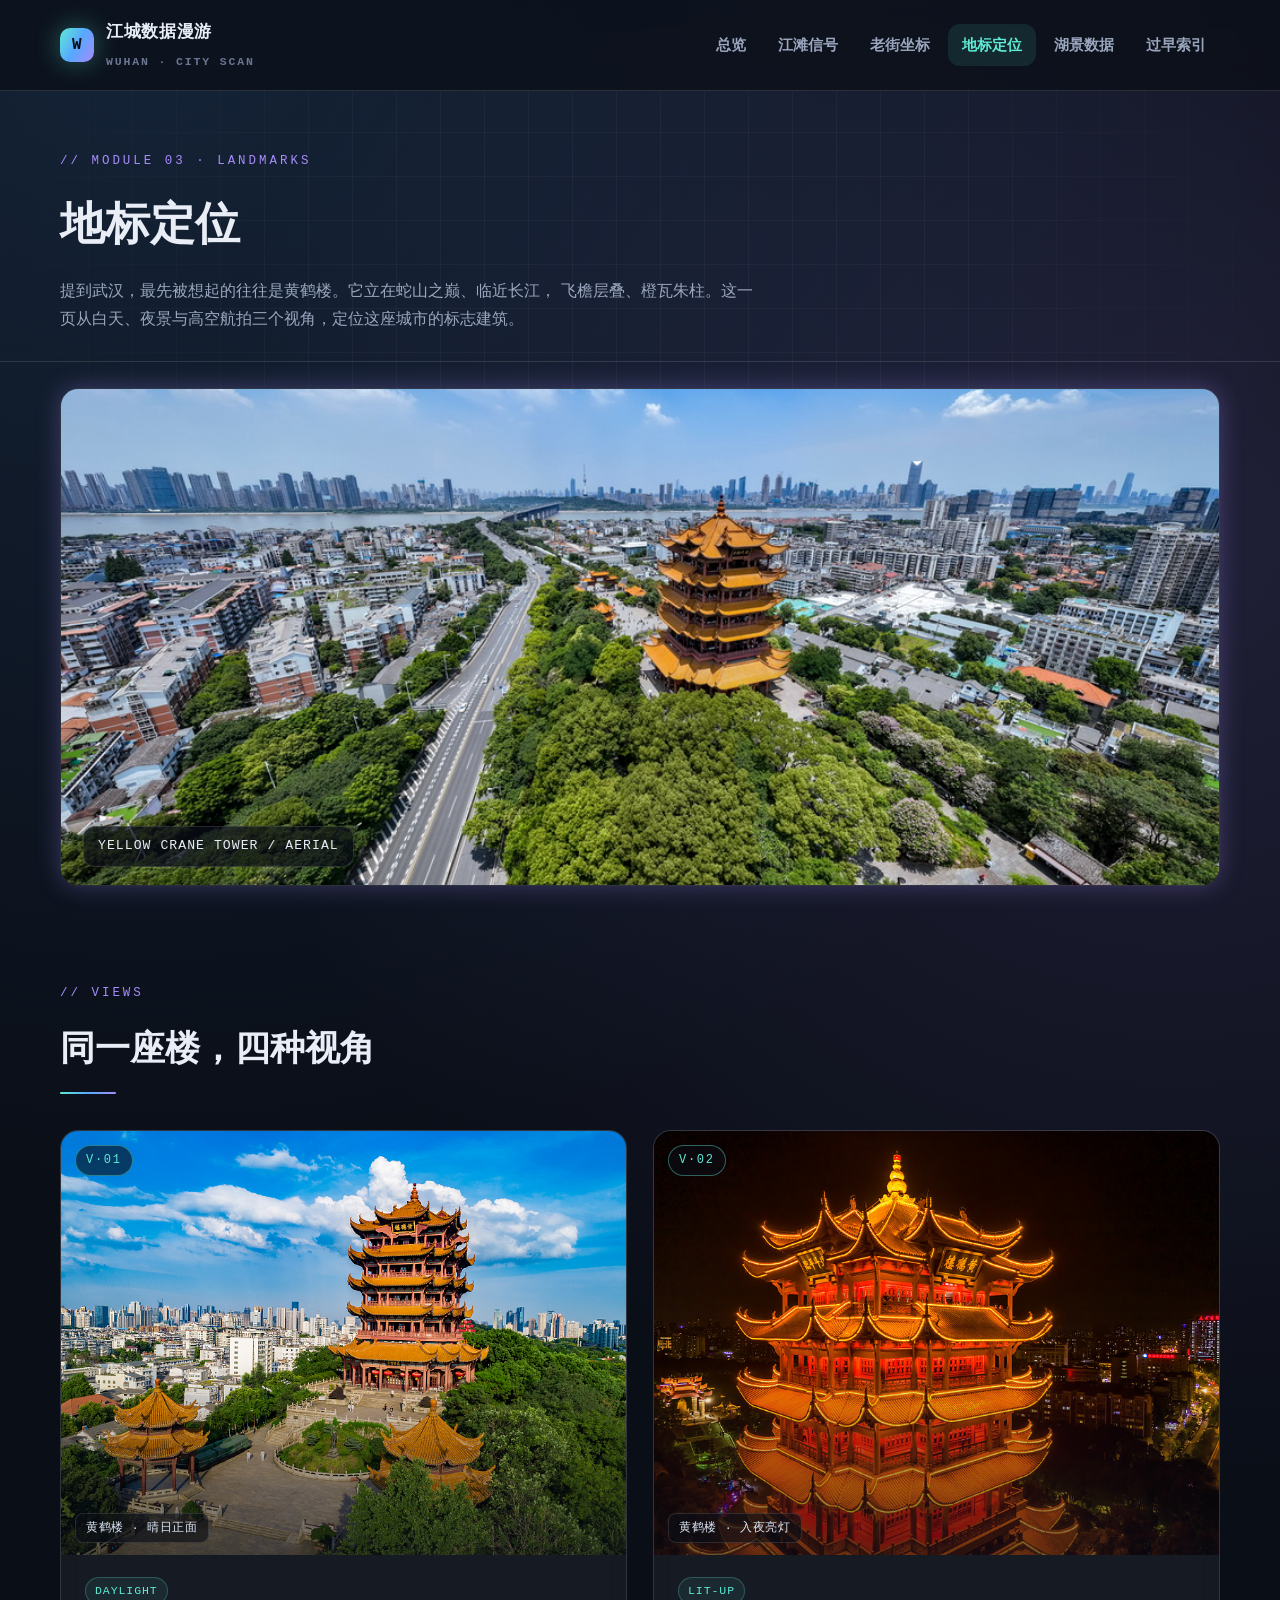
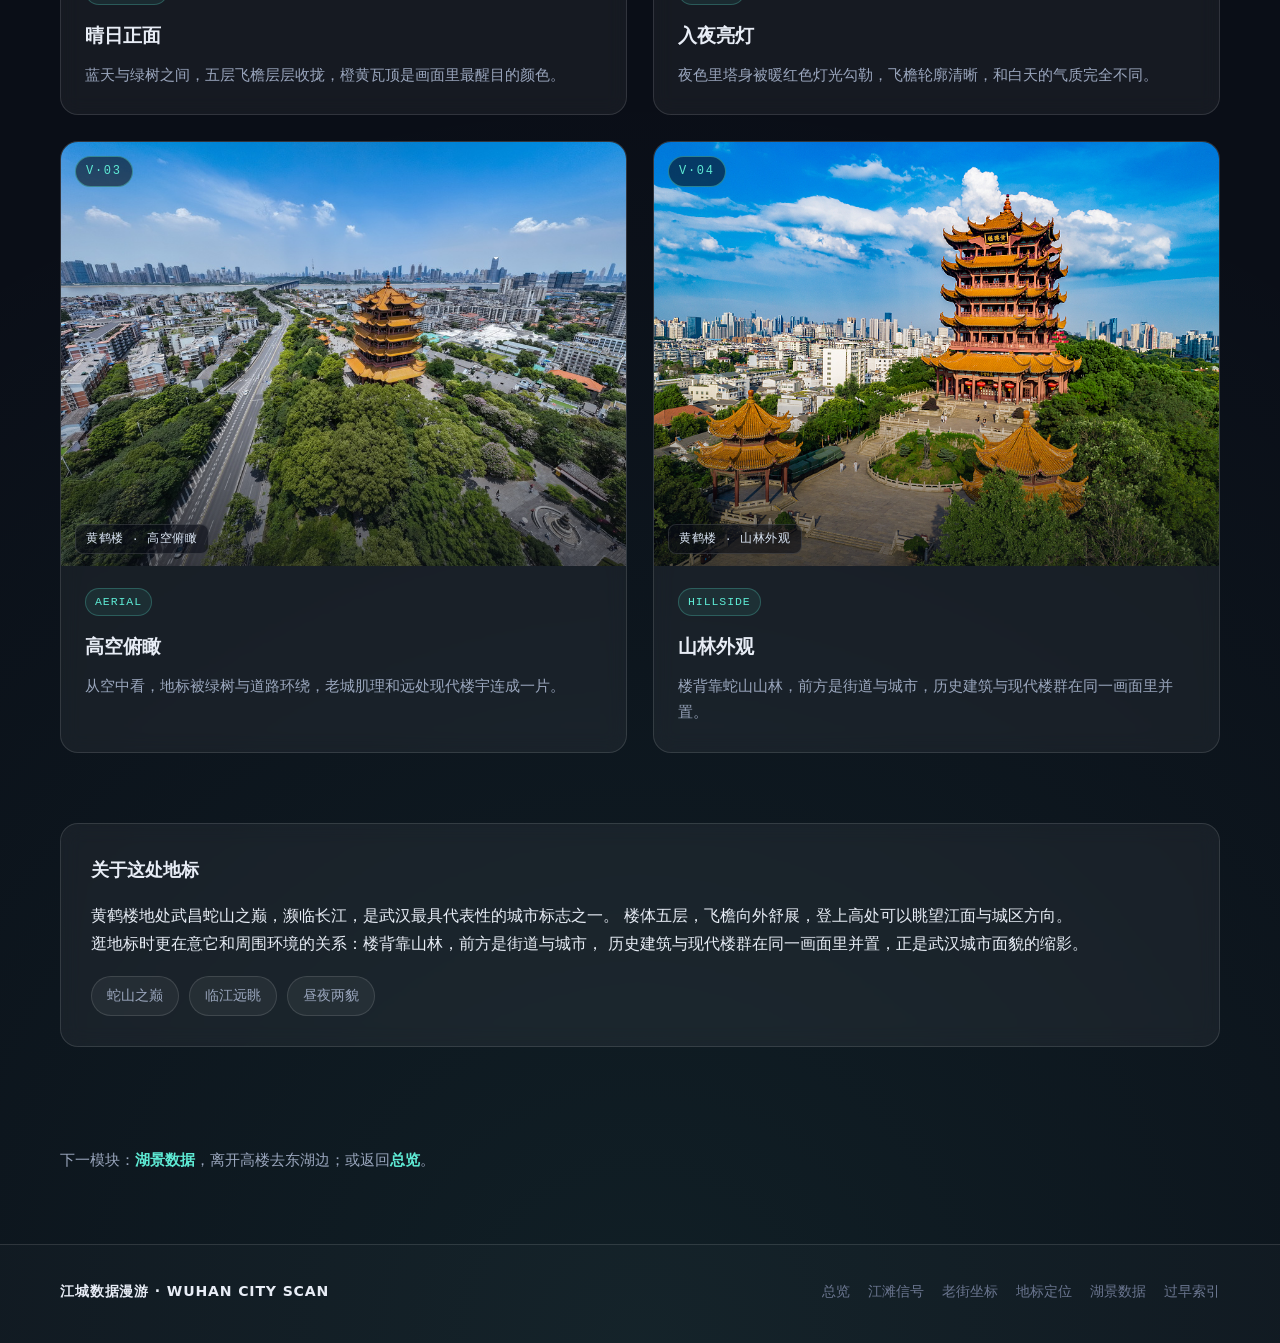
==== landmarks.html @ 3105f60a "首次上传武汉城市影像站" ====
<!DOCTYPE html>
<html lang="zh-CN">
<head>
  <meta charset="UTF-8">
  <meta name="viewport" content="width=device-width, initial-scale=1">
  <title>地标定位 · 江城数据漫游</title>
  <meta name="description" content="武汉黄鹤楼等地标建筑的白天、夜景与航拍视角模块">
  <link rel="icon" type="image/svg+xml" href="assets/favicon.svg">
  <link rel="stylesheet" href="css/style.css">
</head>
<body>

  <header class="site-header">
    <div class="container nav-bar">
      <a class="brand" href="index.html">
        <span class="brand-mark">W</span>
        <span><span class="brand-name">江城数据漫游</span><br><span class="brand-sub">WUHAN · CITY SCAN</span></span>
      </a>
      <nav>
        <ul class="nav-links">
          <li><a href="index.html">总览</a></li>
          <li><a href="riverside.html">江滩信号</a></li>
          <li><a href="streets.html">老街坐标</a></li>
          <li><a href="landmarks.html" class="active">地标定位</a></li>
          <li><a href="lakeside.html">湖景数据</a></li>
          <li><a href="food.html">过早索引</a></li>
        </ul>
      </nav>
    </div>
  </header>

  <section class="page-head">
    <div class="container">
      <div class="eyebrow">// MODULE 03 · LANDMARKS</div>
      <h1>地标定位</h1>
      <p>
        提到武汉，最先被想起的往往是黄鹤楼。它立在蛇山之巅、临近长江，
        飞檐层叠、橙瓦朱柱。这一页从白天、夜景与高空航拍三个视角，定位这座城市的标志建筑。
      </p>
    </div>
  </section>

  <div class="container">
    <div class="banner-photo reveal">
      <img src="assets/yellowcrane-aerial.jpg" alt="航拍视角下的黄鹤楼与城市道路">
      <span class="banner-note">YELLOW CRANE TOWER / AERIAL</span>
    </div>
  </div>

  <section class="section">
    <div class="container">
      <div class="section-head reveal">
        <div class="eyebrow">// VIEWS</div>
        <h2>同一座楼，四种视角</h2>
      </div>
      <div class="grid-four">
        <article class="glass-card reveal" style="--d:0.05s">
          <div class="frame">
            <span class="frame-index">V·01</span>
            <img src="assets/yellowcrane-day.jpg" alt="晴日蓝天下的黄鹤楼">
            <span class="frame-cap">黄鹤楼 · 晴日正面</span>
          </div>
          <div class="body">
            <div class="body-meta"><span class="chip">DAYLIGHT</span></div>
            <h3>晴日正面</h3>
            <p>蓝天与绿树之间，五层飞檐层层收拢，橙黄瓦顶是画面里最醒目的颜色。</p>
          </div>
        </article>
        <article class="glass-card reveal" style="--d:0.12s">
          <div class="frame">
            <span class="frame-index">V·02</span>
            <img src="assets/yellowcrane-night.jpg" alt="夜景灯光中的黄鹤楼">
            <span class="frame-cap">黄鹤楼 · 入夜亮灯</span>
          </div>
          <div class="body">
            <div class="body-meta"><span class="chip">LIT-UP</span></div>
            <h3>入夜亮灯</h3>
            <p>夜色里塔身被暖红色灯光勾勒，飞檐轮廓清晰，和白天的气质完全不同。</p>
          </div>
        </article>
        <article class="glass-card reveal" style="--d:0.19s">
          <div class="frame">
            <span class="frame-index">V·03</span>
            <img src="assets/yellowcrane-aerial.jpg" alt="黄鹤楼与周边城区航拍">
            <span class="frame-cap">黄鹤楼 · 高空俯瞰</span>
          </div>
          <div class="body">
            <div class="body-meta"><span class="chip">AERIAL</span></div>
            <h3>高空俯瞰</h3>
            <p>从空中看，地标被绿树与道路环绕，老城肌理和远处现代楼宇连成一片。</p>
          </div>
        </article>
        <article class="glass-card reveal" style="--d:0.26s">
          <div class="frame">
            <span class="frame-index">V·04</span>
            <img src="assets/yellowcrane-day.jpg" alt="黄鹤楼晴天外观与山林环境">
            <span class="frame-cap">黄鹤楼 · 山林外观</span>
          </div>
          <div class="body">
            <div class="body-meta"><span class="chip">HILLSIDE</span></div>
            <h3>山林外观</h3>
            <p>楼背靠蛇山山林，前方是街道与城市，历史建筑与现代楼群在同一画面里并置。</p>
          </div>
        </article>
      </div>
    </div>
  </section>

  <section class="section" style="padding-top:0;">
    <div class="container info-panel reveal">
      <h3>关于这处地标</h3>
      <p>黄鹤楼地处武昌蛇山之巅，濒临长江，是武汉最具代表性的城市标志之一。
        楼体五层，飞檐向外舒展，登上高处可以眺望江面与城区方向。</p>
      <p>逛地标时更在意它和周围环境的关系：楼背靠山林，前方是街道与城市，
        历史建筑与现代楼群在同一画面里并置，正是武汉城市面貌的缩影。</p>
      <div class="tag-row">
        <span class="tag-pill">蛇山之巅</span>
        <span class="tag-pill">临江远眺</span>
        <span class="tag-pill">昼夜两貌</span>
      </div>
    </div>
  </section>

  <div class="container next-link">
    下一模块：<a href="lakeside.html">湖景数据</a>，离开高楼去东湖边；或返回<a href="index.html">总览</a>。
  </div>

  <footer class="site-footer">
    <div class="container footer-inner">
      <span class="footer-brand">江城数据漫游 · WUHAN CITY SCAN</span>
      <nav class="footer-links">
        <a href="index.html">总览</a>
        <a href="riverside.html">江滩信号</a>
        <a href="streets.html">老街坐标</a>
        <a href="landmarks.html">地标定位</a>
        <a href="lakeside.html">湖景数据</a>
        <a href="food.html">过早索引</a>
      </nav>
    </div>
  </footer>


  <script>
    (function () {
      var els = document.querySelectorAll(".reveal");
      if (!("IntersectionObserver" in window)) {
        els.forEach(function (el) { el.classList.add("in-view"); });
        return;
      }
      var io = new IntersectionObserver(function (entries) {
        entries.forEach(function (entry) {
          if (entry.isIntersecting) {
            var delay = entry.target.style.getPropertyValue("--d") || "0s";
            entry.target.style.transitionDelay = delay;
            entry.target.classList.add("in-view");
            io.unobserve(entry.target);
          }
        });
      }, { threshold: 0.12, rootMargin: "0px 0px -40px 0px" });
      els.forEach(function (el) { io.observe(el); });
    })();
  </script>

</body>
</html>
---- css/style.css ----
/* ============================================================
   江城数据漫游 · 武汉城市影像站
   风格：深色科技 / 玻璃拟态 / 霓虹青紫辉光 / 网格背景
   所有页面通过相对路径引用本文件
   ============================================================ */

:root {
  --bg: #0a0e17;
  --bg-2: #101624;
  --panel: rgba(255, 255, 255, 0.05);
  --panel-strong: rgba(255, 255, 255, 0.09);
  --line: rgba(255, 255, 255, 0.12);
  --line-bright: rgba(94, 234, 212, 0.4);

  --text: #e8edf6;
  --text-soft: #9aa6bd;
  --text-dim: #6b7690;

  --cyan: #5eead4;
  --blue: #57a8ff;
  --violet: #a78bfa;
  --magenta: #f472b6;

  --grad-main: linear-gradient(120deg, #5eead4, #57a8ff 50%, #a78bfa);
  --glow-cyan: 0 0 24px rgba(94, 234, 212, 0.35);
  --glow-violet: 0 0 24px rgba(167, 139, 250, 0.3);

  --radius: 18px;
  --radius-sm: 12px;

  --sans: "PingFang SC", "Microsoft YaHei", "Hiragino Sans GB", system-ui,
    -apple-system, "Segoe UI", sans-serif;
  --mono: "SFMono-Regular", "JetBrains Mono", Consolas, "Courier New", monospace;
}

* {
  box-sizing: border-box;
  margin: 0;
  padding: 0;
}

html {
  scroll-behavior: smooth;
}

body {
  font-family: var(--sans);
  color: var(--text);
  background-color: var(--bg);
  background-image:
    radial-gradient(circle at 12% 0%, rgba(87, 168, 255, 0.14), transparent 38%),
    radial-gradient(circle at 92% 18%, rgba(167, 139, 250, 0.14), transparent 36%),
    radial-gradient(circle at 50% 100%, rgba(94, 234, 212, 0.08), transparent 42%);
  min-height: 100vh;
  line-height: 1.75;
}

/* 网格背景层 */
body::before {
  content: "";
  position: fixed;
  inset: 0;
  z-index: -1;
  background-image:
    linear-gradient(rgba(255, 255, 255, 0.035) 1px, transparent 1px),
    linear-gradient(90deg, rgba(255, 255, 255, 0.035) 1px, transparent 1px);
  background-size: 44px 44px;
  mask-image: radial-gradient(circle at 50% 30%, #000 30%, transparent 80%);
}

img {
  max-width: 100%;
  display: block;
}

a {
  color: inherit;
  text-decoration: none;
}

.container {
  width: min(1160px, 92%);
  margin: 0 auto;
}

/* ---------- 顶部导航 ---------- */

.site-header {
  position: sticky;
  top: 0;
  z-index: 50;
  background: rgba(10, 14, 23, 0.72);
  backdrop-filter: blur(14px);
  border-bottom: 1px solid var(--line);
}

.nav-bar {
  display: flex;
  align-items: center;
  justify-content: space-between;
  gap: 16px;
  padding: 16px 0;
  flex-wrap: wrap;
}

.brand {
  display: flex;
  align-items: center;
  gap: 12px;
  font-weight: 800;
  letter-spacing: 0.04em;
}

.brand-mark {
  width: 34px;
  height: 34px;
  border-radius: 10px;
  background: var(--grad-main);
  display: grid;
  place-items: center;
  color: #0a0e17;
  font-family: var(--mono);
  font-weight: 800;
  box-shadow: var(--glow-cyan);
}

.brand .brand-name {
  font-size: 1.08rem;
}

.brand .brand-sub {
  font-family: var(--mono);
  font-size: 0.72rem;
  color: var(--text-dim);
  letter-spacing: 0.16em;
}

.nav-links {
  display: flex;
  flex-wrap: wrap;
  gap: 4px;
  list-style: none;
}

.nav-links a {
  display: inline-block;
  padding: 8px 14px;
  font-size: 0.92rem;
  font-weight: 600;
  color: var(--text-soft);
  border-radius: var(--radius-sm);
  transition: color 0.2s ease, background 0.2s ease;
}

.nav-links a:hover {
  color: var(--text);
  background: var(--panel);
}

.nav-links a.active {
  color: var(--cyan);
  background: rgba(94, 234, 212, 0.1);
}

/* ---------- Hero 封面 ---------- */

.hero {
  position: relative;
  min-height: 82vh;
  display: flex;
  align-items: center;
  overflow: hidden;
}

.hero-bg {
  position: absolute;
  inset: 0;
  z-index: -1;
}

.hero-bg img {
  width: 100%;
  height: 100%;
  object-fit: cover;
  filter: saturate(1.05) contrast(1.05) brightness(0.55);
}

.hero-bg::after {
  content: "";
  position: absolute;
  inset: 0;
  background:
    linear-gradient(180deg, rgba(10, 14, 23, 0.55), rgba(10, 14, 23, 0.35) 40%, var(--bg) 96%),
    linear-gradient(90deg, rgba(10, 14, 23, 0.7), transparent 60%);
}

.hero-inner {
  padding: 70px 0;
}

.hero-meta {
  display: inline-flex;
  align-items: center;
  gap: 10px;
  font-family: var(--mono);
  font-size: 0.78rem;
  letter-spacing: 0.22em;
  color: var(--cyan);
  margin-bottom: 22px;
}

.hero-meta::before {
  content: "";
  width: 28px;
  height: 1px;
  background: var(--cyan);
  box-shadow: var(--glow-cyan);
}

.hero h1 {
  font-size: clamp(2.3rem, 5.6vw, 3.8rem);
  line-height: 1.2;
  font-weight: 900;
  letter-spacing: 0.01em;
  max-width: 15em;
  margin-bottom: 20px;
}

.hero h1 .grad {
  background: var(--grad-main);
  -webkit-background-clip: text;
  background-clip: text;
  color: transparent;
}

.hero p.lead {
  font-size: 1.08rem;
  color: var(--text-soft);
  max-width: 40em;
  margin-bottom: 30px;
}

.hero-actions {
  display: flex;
  flex-wrap: wrap;
  gap: 14px;
}

.btn {
  display: inline-flex;
  align-items: center;
  gap: 8px;
  padding: 13px 26px;
  font-size: 0.95rem;
  font-weight: 700;
  border-radius: var(--radius-sm);
  transition: transform 0.2s ease, box-shadow 0.2s ease, background 0.2s ease;
}

.btn:hover {
  transform: translateY(-2px);
}

.btn-primary {
  background: var(--grad-main);
  color: #0a0e17;
  box-shadow: var(--glow-cyan);
}

.btn-ghost {
  color: var(--text);
  border: 1px solid var(--line);
  background: var(--panel);
}

/* Hero 数据条 */
.hero-stats {
  display: flex;
  flex-wrap: wrap;
  gap: 34px;
  margin-top: 44px;
  padding-top: 26px;
  border-top: 1px solid var(--line);
}

.stat .num {
  font-family: var(--mono);
  font-size: 1.7rem;
  font-weight: 800;
  color: var(--text);
}

.stat .label {
  font-size: 0.82rem;
  color: var(--text-dim);
  letter-spacing: 0.08em;
}

/* ---------- 通用区块 ---------- */

.section {
  padding: 70px 0;
}

.section-head {
  margin-bottom: 36px;
  max-width: 42em;
}

.section-head .eyebrow {
  font-family: var(--mono);
  font-size: 0.78rem;
  letter-spacing: 0.24em;
  color: var(--violet);
  margin-bottom: 12px;
}

.section-head h2 {
  font-size: clamp(1.6rem, 3.2vw, 2.2rem);
  font-weight: 800;
  margin-bottom: 12px;
}

.section-head p {
  color: var(--text-soft);
}

/* ---------- 玻璃卡片栅格 ---------- */

.card-grid {
  display: grid;
  grid-template-columns: repeat(3, 1fr);
  gap: 24px;
}

.glass-card {
  background: var(--panel);
  border: 1px solid var(--line);
  border-radius: var(--radius);
  overflow: hidden;
  backdrop-filter: blur(10px);
  transition: transform 0.25s ease, border-color 0.25s ease, box-shadow 0.25s ease;
  display: flex;
  flex-direction: column;
}

.glass-card:hover {
  transform: translateY(-6px);
  border-color: var(--line-bright);
  box-shadow: var(--glow-cyan);
}

.glass-card .frame {
  position: relative;
  aspect-ratio: 16 / 10;
  overflow: hidden;
}

.glass-card .frame img {
  width: 100%;
  height: 100%;
  object-fit: cover;
  transition: transform 0.5s ease, filter 0.5s ease;
}

.glass-card:hover .frame img {
  transform: scale(1.06);
}

.glass-card .frame::after {
  content: "";
  position: absolute;
  inset: 0;
  background: linear-gradient(180deg, transparent 55%, rgba(10, 14, 23, 0.6));
}

.frame-index {
  position: absolute;
  top: 14px;
  left: 14px;
  z-index: 1;
  font-family: var(--mono);
  font-size: 0.75rem;
  letter-spacing: 0.14em;
  color: var(--cyan);
  background: rgba(10, 14, 23, 0.6);
  border: 1px solid var(--line-bright);
  padding: 4px 10px;
  border-radius: 999px;
}

.glass-card .body {
  padding: 22px 24px 26px;
  display: flex;
  flex-direction: column;
  gap: 10px;
  flex: 1;
}

.glass-card h3 {
  font-size: 1.18rem;
  font-weight: 800;
}

.glass-card p {
  color: var(--text-soft);
  font-size: 0.94rem;
  flex: 1;
}

.card-link {
  font-family: var(--mono);
  font-weight: 700;
  font-size: 0.88rem;
  color: var(--cyan);
  letter-spacing: 0.04em;
}

/* ---------- 内页四图网格（2×2 大图） ---------- */

.grid-four {
  display: grid;
  grid-template-columns: repeat(2, 1fr);
  gap: 26px;
}

.grid-four .glass-card .frame {
  aspect-ratio: 4 / 3;
}

/* 大图横幅 */

.banner-photo {
  position: relative;
  margin: 26px 0;
  border: 1px solid var(--line);
  border-radius: var(--radius);
  overflow: hidden;
  box-shadow: var(--glow-violet);
}

.banner-photo img {
  width: 100%;
  aspect-ratio: 21 / 9;
  object-fit: cover;
  filter: saturate(1.05) contrast(1.05);
}

.banner-photo .banner-note {
  position: absolute;
  left: 22px;
  bottom: 18px;
  font-family: var(--mono);
  font-size: 0.82rem;
  letter-spacing: 0.08em;
  color: var(--text);
  background: rgba(10, 14, 23, 0.7);
  border: 1px solid var(--line);
  padding: 8px 14px;
  border-radius: var(--radius-sm);
}

/* 两栏图文 */

.split {
  display: grid;
  grid-template-columns: 1fr 1fr;
  gap: 40px;
  align-items: center;
}

.split .frame {
  border: 1px solid var(--line);
  border-radius: var(--radius);
  overflow: hidden;
  box-shadow: var(--glow-violet);
}

.split .frame img {
  width: 100%;
  aspect-ratio: 4 / 3;
  object-fit: cover;
}

.split h3 {
  font-size: 1.35rem;
  font-weight: 800;
  margin-bottom: 14px;
}

.split p {
  color: var(--text-soft);
  margin-bottom: 12px;
}

/* ---------- 条目清单 ---------- */

.data-list {
  display: grid;
  gap: 0;
  border-top: 1px solid var(--line);
}

.data-item {
  display: grid;
  grid-template-columns: 80px 1fr;
  gap: 24px;
  padding: 26px 0;
  border-bottom: 1px solid var(--line);
}

.data-item .code {
  font-family: var(--mono);
  font-size: 1.1rem;
  font-weight: 800;
  color: var(--violet);
}

.data-item h4 {
  font-size: 1.1rem;
  font-weight: 800;
  margin-bottom: 6px;
}

.data-item p {
  color: var(--text-soft);
  font-size: 0.95rem;
}

/* 信息面板 */

.info-panel {
  background: var(--panel);
  border: 1px solid var(--line);
  border-radius: var(--radius);
  padding: 30px;
  backdrop-filter: blur(10px);
}

.info-panel h3 {
  font-size: 1.15rem;
  font-weight: 800;
  margin-bottom: 16px;
}

.info-panel ul {
  list-style: none;
  display: grid;
  gap: 14px;
}

.info-panel ul li {
  padding-left: 24px;
  position: relative;
  color: var(--text-soft);
}

.info-panel ul li::before {
  content: "";
  position: absolute;
  left: 2px;
  top: 11px;
  width: 8px;
  height: 8px;
  background: var(--cyan);
  border-radius: 2px;
  transform: rotate(45deg);
  box-shadow: var(--glow-cyan);
}

.info-panel code {
  font-family: var(--mono);
  font-size: 0.88em;
  color: var(--cyan);
  background: rgba(94, 234, 212, 0.08);
  padding: 2px 6px;
  border-radius: 6px;
}

/* 标签行 */

.tag-row {
  display: flex;
  flex-wrap: wrap;
  gap: 10px;
  margin-top: 18px;
}

.tag-pill {
  padding: 7px 15px;
  border: 1px solid var(--line);
  border-radius: 999px;
  font-size: 0.85rem;
  color: var(--text-soft);
  background: var(--panel);
}

/* ---------- 内页标题 ---------- */

.page-head {
  padding: 60px 0 28px;
  border-bottom: 1px solid var(--line);
}

.page-head .eyebrow {
  font-family: var(--mono);
  font-size: 0.78rem;
  letter-spacing: 0.24em;
  color: var(--violet);
  margin-bottom: 12px;
}

.page-head h1 {
  font-size: clamp(2rem, 4vw, 2.8rem);
  font-weight: 900;
  margin-bottom: 14px;
}

.page-head p {
  color: var(--text-soft);
  max-width: 44em;
}

.page-banner {
  margin: 32px 0;
  border: 1px solid var(--line);
  border-radius: var(--radius);
  overflow: hidden;
  box-shadow: var(--glow-violet);
}

.page-banner img {
  width: 100%;
  aspect-ratio: 21 / 8;
  object-fit: cover;
}

.next-link {
  margin-top: 30px;
  font-size: 0.95rem;
  color: var(--text-soft);
}

.next-link a {
  color: var(--cyan);
  font-weight: 700;
}

/* ---------- 页脚 ---------- */

.site-footer {
  margin-top: 70px;
  padding: 34px 0 40px;
  border-top: 1px solid var(--line);
  background: rgba(255, 255, 255, 0.02);
}

.footer-inner {
  display: flex;
  flex-wrap: wrap;
  justify-content: space-between;
  gap: 18px;
  align-items: center;
  color: var(--text-dim);
  font-size: 0.88rem;
}

.footer-inner .footer-brand {
  font-weight: 800;
  color: var(--text);
  letter-spacing: 0.06em;
}

.footer-links {
  display: flex;
  flex-wrap: wrap;
  gap: 18px;
}

.footer-links a:hover {
  color: var(--cyan);
}

/* ---------- 响应式 ---------- */

@media (max-width: 900px) {
  .card-grid {
    grid-template-columns: repeat(2, 1fr);
  }
  .grid-four {
    grid-template-columns: repeat(2, 1fr);
    gap: 20px;
  }
  .split {
    grid-template-columns: 1fr;
    gap: 24px;
  }
}

@media (max-width: 600px) {
  .card-grid {
    grid-template-columns: 1fr;
  }
  .grid-four {
    grid-template-columns: 1fr;
  }
  .data-item {
    grid-template-columns: 1fr;
    gap: 8px;
  }
  .nav-bar {
    justify-content: center;
  }
  .hero {
    min-height: 66vh;
  }
  .hero-stats {
    gap: 22px;
  }
}

/* ============================================================
   补强：进场动效 / 图片标注 / 细节质感
   ============================================================ */

/* 滚动进场：初始隐藏，进入视口后由 JS 加上 .in-view */
.reveal {
  opacity: 0;
  transform: translateY(26px);
  transition: opacity 0.6s ease, transform 0.6s ease;
  will-change: opacity, transform;
}

.reveal.in-view {
  opacity: 1;
  transform: translateY(0);
}

/* 卡片交错延迟，通过内联 style="--d:0.1s" 控制 */
.card-grid .glass-card {
  transition: transform 0.25s ease, border-color 0.25s ease, box-shadow 0.25s ease,
    opacity 0.6s ease;
}

/* 图片左下角说明标签 */
.frame-cap {
  position: absolute;
  left: 14px;
  bottom: 12px;
  z-index: 1;
  font-family: var(--mono);
  font-size: 0.72rem;
  letter-spacing: 0.06em;
  color: #dbe6f5;
  background: rgba(10, 14, 23, 0.62);
  border: 1px solid var(--line);
  padding: 4px 10px;
  border-radius: 8px;
}

/* 卡片正文里的元信息行 */
.body-meta {
  display: flex;
  flex-wrap: wrap;
  gap: 8px;
  margin-bottom: 4px;
}

.body-meta .chip {
  font-family: var(--mono);
  font-size: 0.72rem;
  letter-spacing: 0.08em;
  color: var(--cyan);
  background: rgba(94, 234, 212, 0.08);
  border: 1px solid rgba(94, 234, 212, 0.25);
  padding: 3px 9px;
  border-radius: 999px;
}

/* 标题旁的细装饰线 */
.section-head h2::after {
  content: "";
  display: block;
  width: 56px;
  height: 2px;
  margin-top: 14px;
  background: var(--grad-main);
  border-radius: 2px;
}

/* 数据条目悬停反馈 */
.data-item {
  transition: background 0.2s ease, padding-left 0.2s ease;
  border-radius: var(--radius-sm);
}

.data-item:hover {
  background: var(--panel);
  padding-left: 12px;
}

/* 统计数字轻微辉光 */
.stat .num {
  text-shadow: 0 0 18px rgba(94, 234, 212, 0.35);
}

/* 焦点可见性（无障碍） */
a:focus-visible,
.btn:focus-visible {
  outline: 2px solid var(--cyan);
  outline-offset: 3px;
}

@media (prefers-reduced-motion: reduce) {
  .reveal {
    opacity: 1 !important;
    transform: none !important;
    transition: none !important;
  }
  * {
    transition: none !important;
    scroll-behavior: auto !important;
  }
}
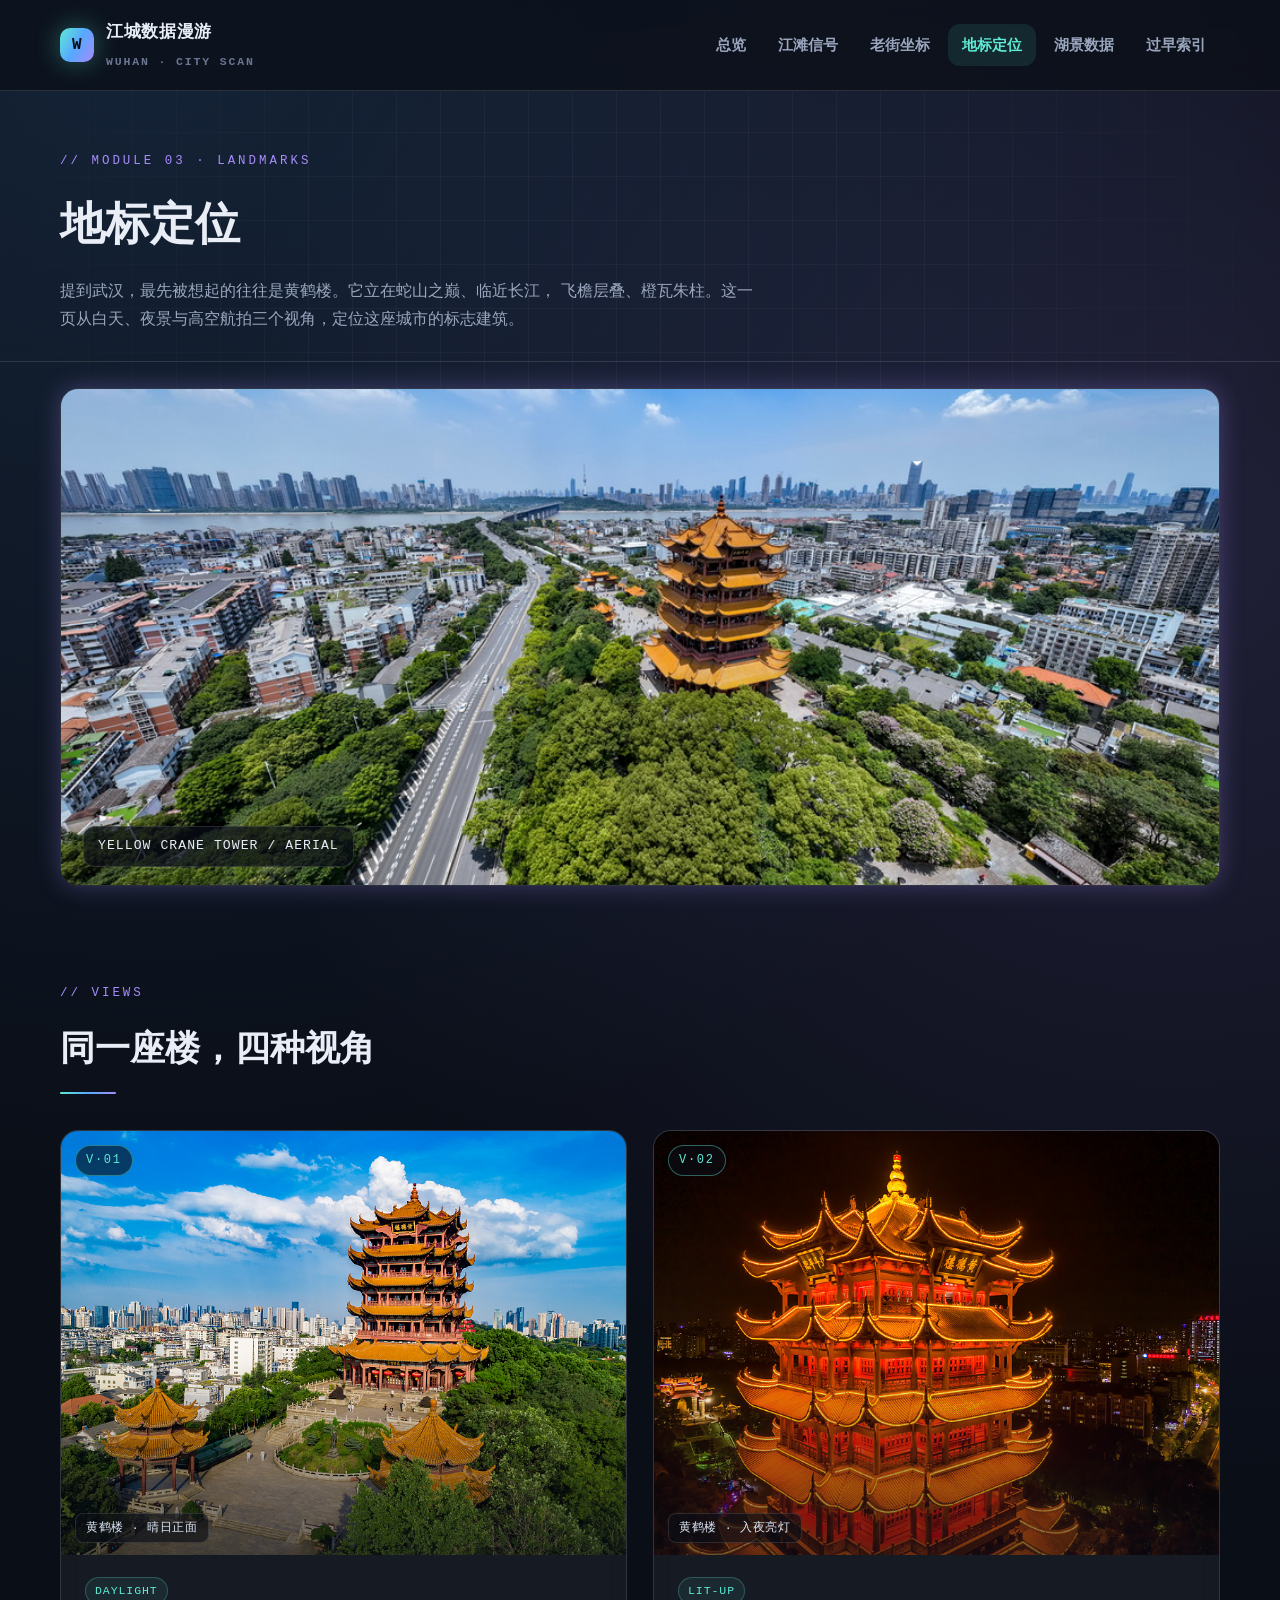
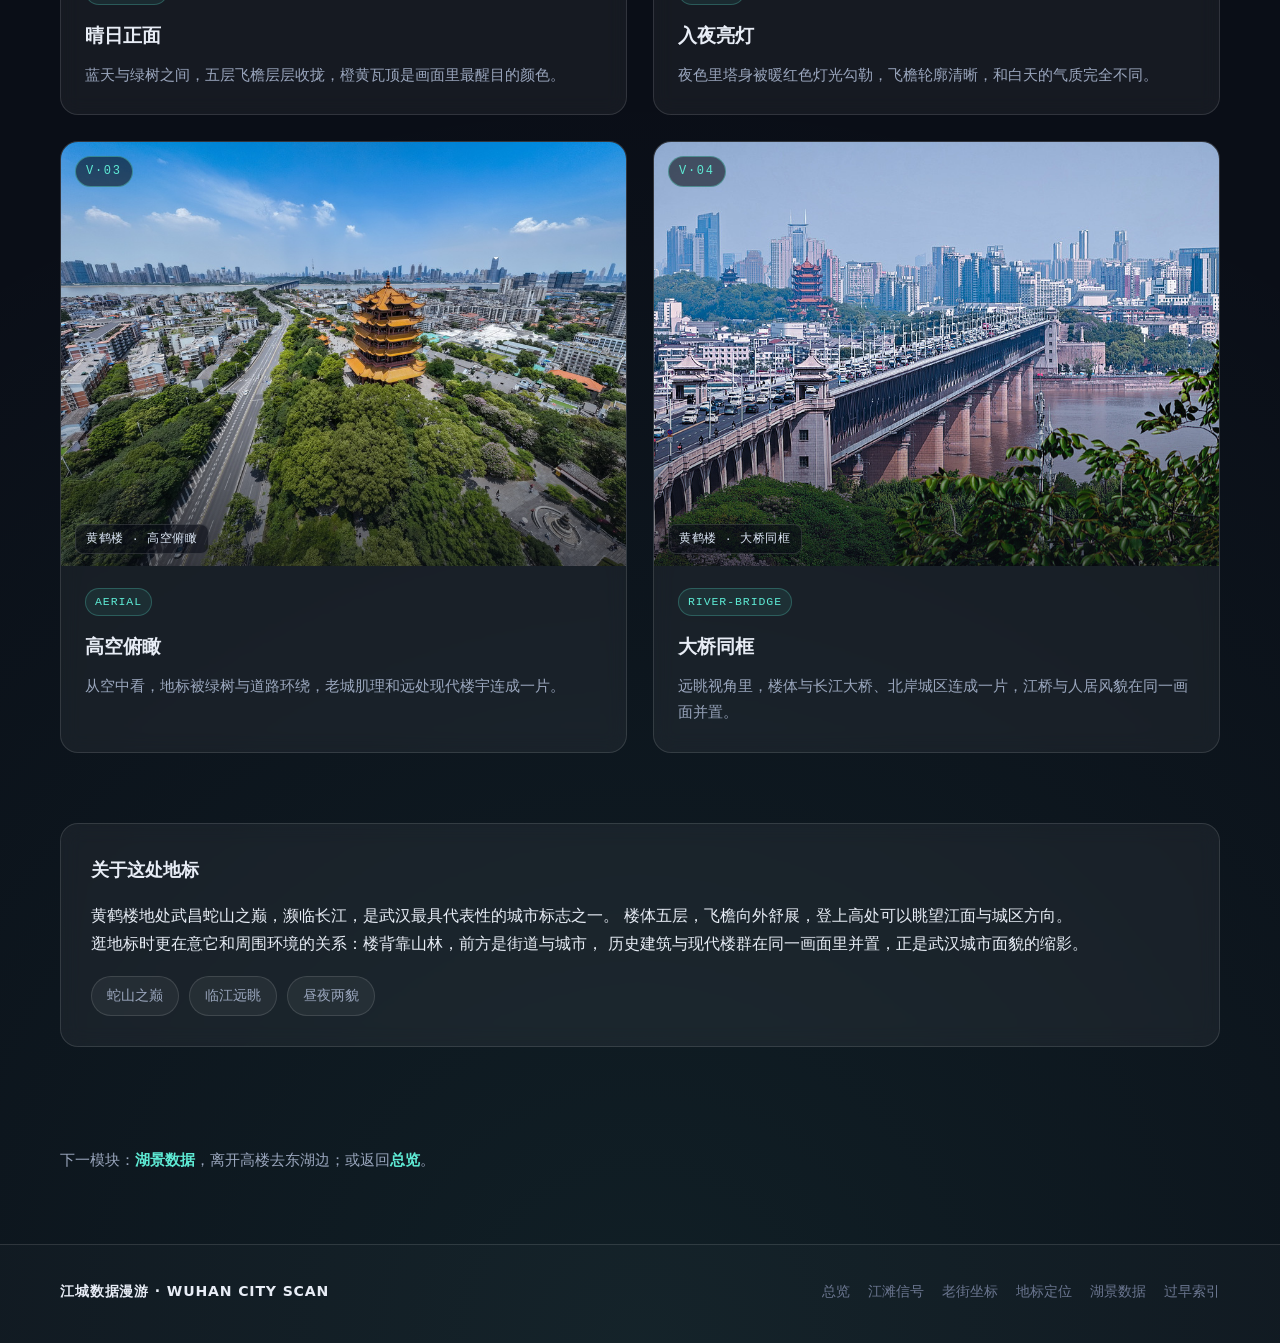
==== commit 975cd10b: "内页网格配图去重并补充新视角照片" ====
--- a/landmarks.html
+++ b/landmarks.html
@@ -93,13 +93,13 @@
         <article class="glass-card reveal" style="--d:0.26s">
           <div class="frame">
             <span class="frame-index">V·04</span>
-            <img src="assets/yellowcrane-day.jpg" alt="黄鹤楼晴天外观与山林环境">
-            <span class="frame-cap">黄鹤楼 · 山林外观</span>
+            <img src="assets/yellowcrane-bridge.jpg" alt="黄鹤楼与武汉长江大桥同框远眺">
+            <span class="frame-cap">黄鹤楼 · 大桥同框</span>
           </div>
           <div class="body">
-            <div class="body-meta"><span class="chip">HILLSIDE</span></div>
-            <h3>山林外观</h3>
-            <p>楼背靠蛇山山林，前方是街道与城市，历史建筑与现代楼群在同一画面里并置。</p>
+            <div class="body-meta"><span class="chip">RIVER-BRIDGE</span></div>
+            <h3>大桥同框</h3>
+            <p>远眺视角里，楼体与长江大桥、北岸城区连成一片，江桥与人居风貌在同一画面并置。</p>
           </div>
         </article>
       </div>
